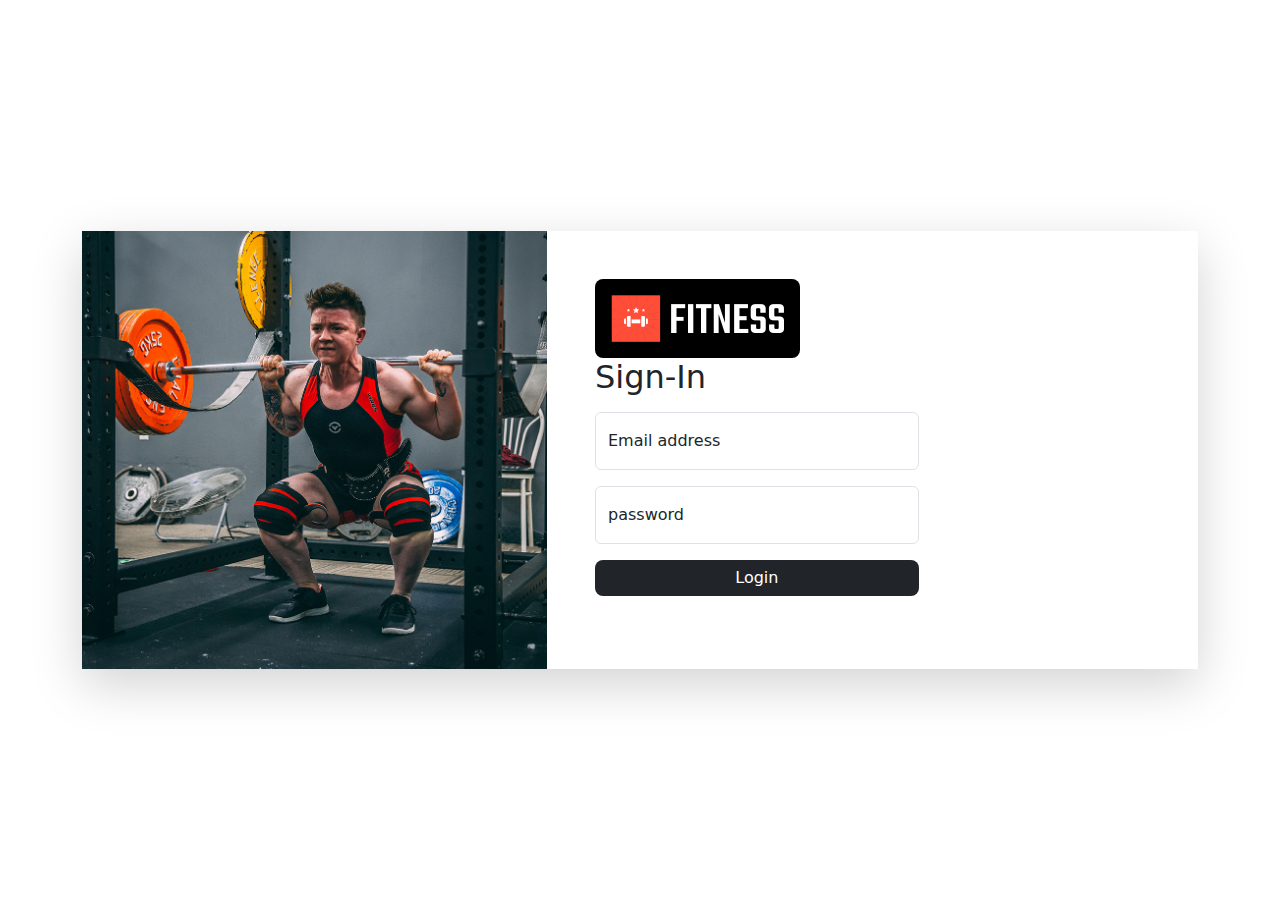
==== index.html @ 18f73238 "first commit" ====
<!DOCTYPE html>
<html lang="en">
<head>
    <meta charset="UTF-8">
    <meta http-equiv="X-UA-Compatible" content="IE=edge">
    <meta name="viewport" content="width=device-width, initial-scale=1.0">
    <title>Fitness Login</title>
    <link rel="stylesheet" href="https://cdn.jsdelivr.net/npm/bootstrap@5.0.2/dist/css/bootstrap.min.css">
    <link rel="stylesheet" href="style.css">
</head>
<body>
    <section class="Form d-flex flex-column justify-content-center align-items-center" style="height: 100vh;">
        <div class="container">
            <div class="row g-0 bg-white shadow-lg">
                <div class="col-12 col-lg-5 d-none d-lg-block">
                    <img src="img/gallery/gallery1.png" class="img-fluid" alt="Logo">
                </div>
                <div class="col-12 col-lg-7 px-5 pt-5 mb-5">
                    <img src="img/logo.png" alt="Logo" class="p-3 rounded-3" style="background-color: black;">
                    <h2>Sign-In</h2>
                    <form action="home.html" onsubmit="return validateLogin()">
                        <div class="form-row">
                            <div class="col-lg-7">
                                <div class="form-floating my-3">
                                    <input type="email" id="useremail" placeholder="email address"class="form-control">
                                    <label for="useremail">Email address</label>
                                </div>
                            </div>
                        </div>
                        <div class="form-row">
                            <div class="col-lg-7">
                                <div class="form-floating my-3">
                                    <input type="password" id="userpassword" placeholder="pasword"class="form-control">
                                    <label for="userpassword">password</label>
                                </div>
                            </div>
                        </div>
                        <div class="form-row">
                            <div class="col-lg-7">
                                <button type="submit" id="loginBtn" class="btn1 btn btn-dark rounded-3 w-100">Login</button>
                            </div>
                        </div>
                    </form>
                </div>
            </div>
        </div>
    </section>
    <script src="https://cdn.jsdelivr.net/npm/bootstrap@5.0.2/dist/js/bootstrap.bundle.min.js"></script>
    <script src="login.js"></script>
</body>
</html>
---- style.css ----
*{
    margin: 0;
    padding: 0;
    box-sizing: border-box;
}

.navbar{
    background-color: #000;
}

.home{
    background-image: url("img/gallery/h1_hero.png");
    height: 90vh;
    background-size: cover;
}

.hr-line{
    color: red;
    height: 2px !important;
    width: 60px;
    opacity: 1;
}

@media screen and (min-width:320px) and (max-width:576px) {
    .home-title{
        width: 290px !important;
    }
}

.services{
    background-image: url("img/gallery/blog1.png");
    height: 100%;
    background-size: cover;
}

@media screen and (min-width:768px) {
    .services-description{
        width: 500px;
    }
}

.footer{
    background-image: url("img/gallery/section_bg03.png");
    height: 100%;
    background-size: cover;
}

.ul-list{
    list-style-type: none;
}

.social-icons{
    font-size: 25px;
    margin-right: 10px;
    color: #fff;
}

.social-icons:nth-child(3){
    margin-right: 0;
}

.social-icons:hover{
    color: red;
}

.btn1{
    outline: none;
    border: none;
}
.btn1:hover{
    background-color: white;
    border: 1px solid black;
    color: black;
}
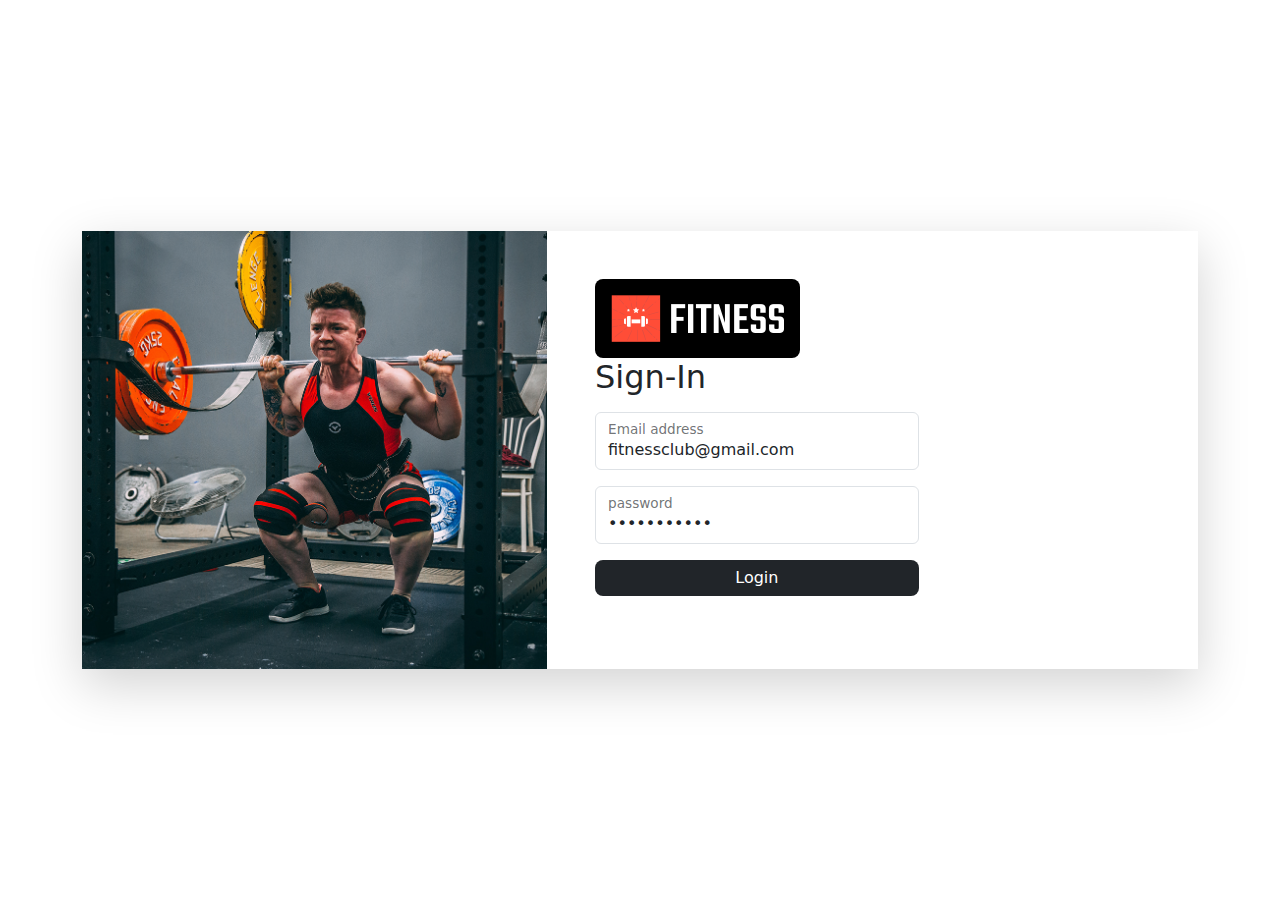
==== commit f5140cca: "Update index.html" ====
--- a/index.html
+++ b/index.html
@@ -22,7 +22,7 @@
                         <div class="form-row">
                             <div class="col-lg-7">
                                 <div class="form-floating my-3">
-                                    <input type="email" id="useremail" placeholder="email address"class="form-control">
+                                    <input type="email" id="useremail" placeholder="email address" class="form-control" value="fitnessclub@gmail.com">
                                     <label for="useremail">Email address</label>
                                 </div>
                             </div>
@@ -30,7 +30,7 @@
                         <div class="form-row">
                             <div class="col-lg-7">
                                 <div class="form-floating my-3">
-                                    <input type="password" id="userpassword" placeholder="pasword"class="form-control">
+                                    <input type="password" id="userpassword" placeholder="pasword" class="form-control" value="fitness@123">
                                     <label for="userpassword">password</label>
                                 </div>
                             </div>
@@ -48,4 +48,4 @@
     <script src="https://cdn.jsdelivr.net/npm/bootstrap@5.0.2/dist/js/bootstrap.bundle.min.js"></script>
     <script src="login.js"></script>
 </body>
-</html>+</html>
